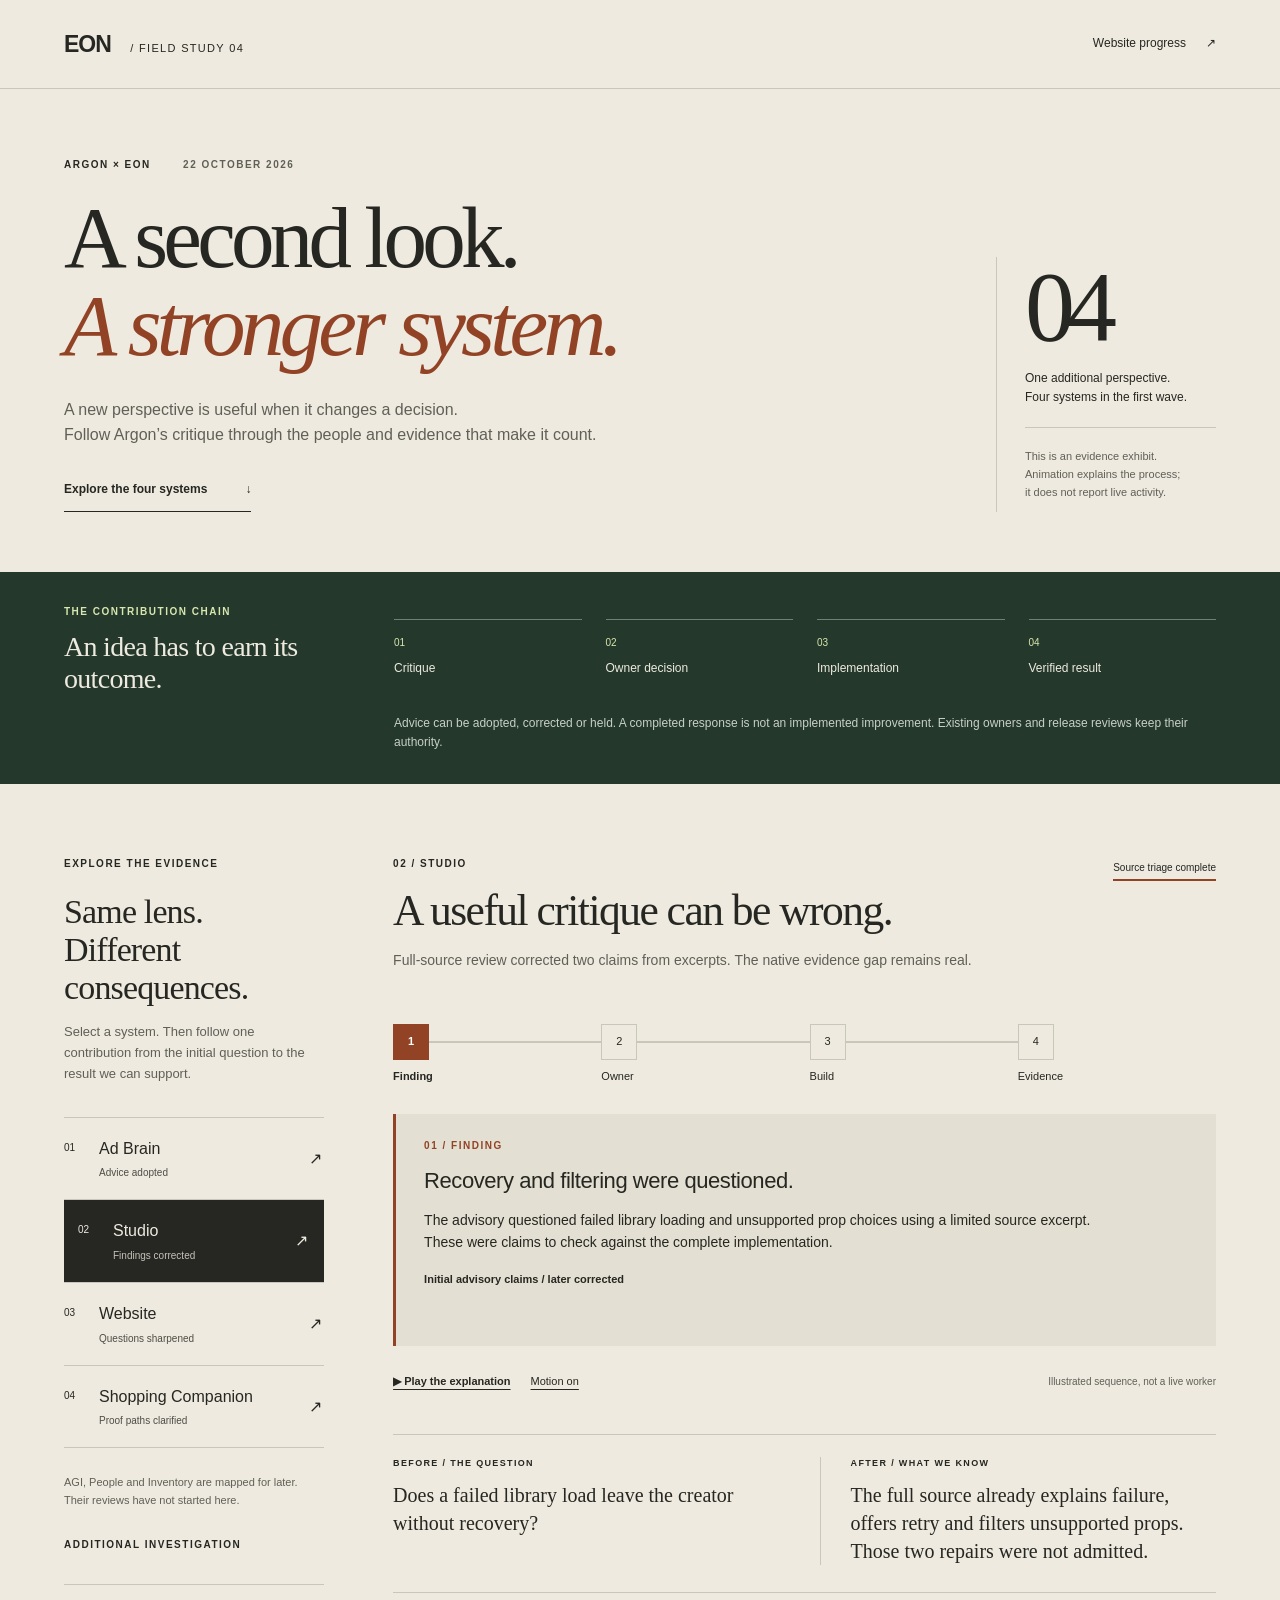
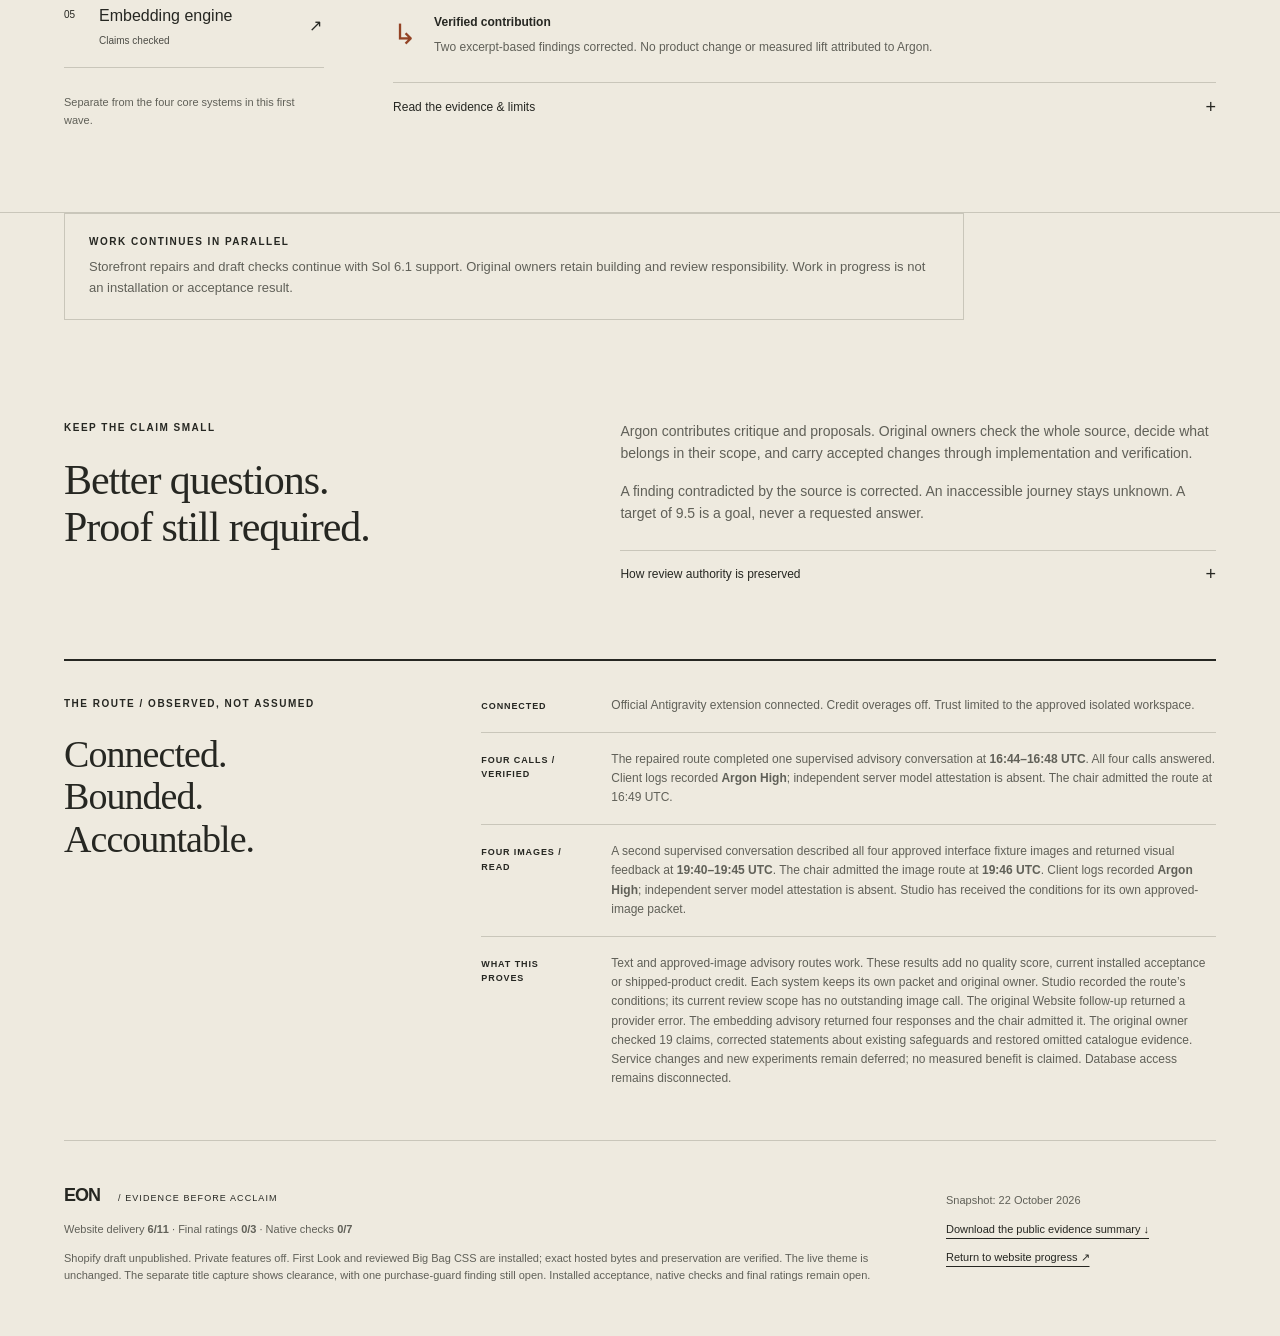
==== argon/index.html @ c651ae47 "Update verified CRUX website progress" ====
<!doctype html>
<html lang="en">
<head><meta charset="utf-8"><meta name="viewport" content="width=device-width, initial-scale=1"><meta name="theme-color" content="#eeeadf"><meta name="description" content="An evidence exhibit showing how Argon's critique contributes to EON: what owners adopted, corrected, implemented and still need to verify."><title>Argon × EON — From critique to evidence</title><link rel="stylesheet" href="exhibit.css"><script src="exhibit.js?v=ddb656dba75f813d" defer></script></head>
<body>
<a class="skip" href="#cases">Skip to the evidence</a>
<header><a class="wordmark" href="../">EON <span>/ Field study 04</span></a><a class="back" href="../">Website progress <span aria-hidden="true">↗</span></a></header>
<main>
<section class="opening" aria-labelledby="title"><div><p class="eyebrow">ARGON × EON <span>22 OCTOBER 2026</span></p><h1 id="title">A second look.<br><em>A stronger system.</em></h1><p class="dek">A new perspective is useful when it changes a decision.<br class="desktop"> Follow Argon’s critique through the people and evidence that make it count.</p><a class="jump" href="#cases">Explore the four systems <span aria-hidden="true">↓</span></a></div><aside class="editor-note"><span class="note-number" aria-hidden="true">04</span><p>One additional perspective.<br>Four systems in the first wave.</p><div class="note-rule"></div><p class="small">This is an evidence exhibit.<br>Animation explains the process;<br>it does not report live activity.</p></aside></section>
<section class="method" aria-labelledby="method-title"><div class="method-title"><p class="eyebrow">THE CONTRIBUTION CHAIN</p><h2 id="method-title">An idea has to earn its outcome.</h2></div><ol class="method-steps"><li><span>01</span>Critique</li><li><span>02</span>Owner decision</li><li><span>03</span>Implementation</li><li><span>04</span>Verified result</li></ol><p>Advice can be adopted, corrected or held. A completed response is not an implemented improvement. Existing owners and release reviews keep their authority.</p></section>
<section id="cases" class="cases" aria-labelledby="case-heading"><div class="case-intro"><p class="eyebrow">EXPLORE THE EVIDENCE</p><h2 id="case-heading">Same lens. <br>Different consequences.</h2><p>Select a system. Then follow one contribution from the initial question to the result we can support.</p><nav class="product-picker" aria-label="Choose a system"><button type="button" data-product="adbrain" aria-pressed="false"><span class="product-no">01</span><span>Ad Brain<small>Advice adopted</small></span><span aria-hidden="true">↗</span></button><button type="button" data-product="studio" aria-pressed="true"><span class="product-no">02</span><span>Studio<small>Findings corrected</small></span><span aria-hidden="true">↗</span></button><button type="button" data-product="website" aria-pressed="false"><span class="product-no">03</span><span>Website<small>Questions sharpened</small></span><span aria-hidden="true">↗</span></button><button type="button" data-product="companion" aria-pressed="false"><span class="product-no">04</span><span>Shopping Companion<small>Proof paths clarified</small></span><span aria-hidden="true">↗</span></button></nav><p class="picker-note">AGI, People and Inventory are mapped for later. Their reviews have not started here.</p><p class="eyebrow investigation-label">ADDITIONAL INVESTIGATION</p><nav class="product-picker investigation-picker" aria-label="Additional investigation"><button type="button" data-product="embedding" aria-pressed="false"><span class="product-no">05</span><span>Embedding engine<small>Claims checked</small></span><span aria-hidden="true">↗</span></button></nav><p class="picker-note">Separate from the four core systems in this first wave.</p></div>
<article class="case" aria-labelledby="product-title"><div class="case-top"><p id="case-label" class="eyebrow">02 / STUDIO</p><span id="case-status" class="status">Source triage complete</span></div><h3 id="product-title">A useful critique can be wrong.</h3><p id="case-summary" class="case-summary">Full-source review corrected two claims from excerpts. The native evidence gap remains real.</p>
<div class="route" aria-label="Contribution stages"><div class="route-line" aria-hidden="true"><i id="route-fill"></i></div><ol><li><button class="step" data-step="0" aria-pressed="true"><span class="dot">1</span><span>Finding</span></button></li><li><button class="step" data-step="1" aria-pressed="false"><span class="dot">2</span><span>Owner</span></button></li><li><button class="step" data-step="2" aria-pressed="false"><span class="dot">3</span><span>Build</span></button></li><li><button class="step" data-step="3" aria-pressed="false"><span class="dot">4</span><span>Evidence</span></button></li></ol></div>
<div class="stage-reading" aria-live="polite" aria-atomic="true"><p id="stage-label" class="eyebrow">01 / FINDING</p><h4 id="stage-title">“Recovery and filtering are missing.”</h4><p id="stage-text">The advisory questioned failed library loading and unsupported prop choices using a limited source excerpt.</p><p id="stage-state" class="stage-state">Initial advisory claim · later corrected</p></div>
<div class="playback"><button id="play" type="button"><span aria-hidden="true">▶</span> Play the explanation</button><button id="motion" type="button" aria-pressed="false">Motion on</button><span>Illustrated sequence, not a live worker</span></div>
<div class="comparison"><section><p class="eyebrow">BEFORE / THE QUESTION</p><p id="before">Does a failed library load leave the creator without recovery?</p></section><section><p class="eyebrow">AFTER / WHAT WE KNOW</p><p id="after">The full source already explains failure, offers retry and filters unsupported props. Those two repairs were not admitted.</p></section></div>
<div class="result-line"><span class="result-mark" aria-hidden="true">↳</span><p><strong id="result-title">Verified contribution</strong><span id="result-text">Two excerpt-based findings corrected. No product change or measured lift attributed to Argon.</span></p></div>
<details class="evidence"><summary>Read the evidence & limits <span aria-hidden="true">+</span></summary><div id="evidence-body"></div></details>
</article></section>
<aside class="parallel-note"><p class="eyebrow">WORK CONTINUES IN PARALLEL</p><p>Storefront repairs and draft checks continue with Sol 6.1 support. Original owners retain building and review responsibility. Work in progress is not an installation or acceptance result.</p></aside>
<section class="ledger" aria-labelledby="ledger-title"><div><p class="eyebrow">KEEP THE CLAIM SMALL</p><h2 id="ledger-title">Better questions.<br>Proof still required.</h2></div><div class="ledger-text"><p>Argon contributes critique and proposals. Original owners check the whole source, decide what belongs in their scope, and carry accepted changes through implementation and verification.</p><p>A finding contradicted by the source is corrected. An inaccessible journey stays unknown. A target of 9.5 is a goal, never a requested answer.</p><details><summary>How review authority is preserved</summary><p>Argon’s quality contribution sits beside the existing readers. It does not approve a merge, reset consumed review rounds or grant a new final check. Each original owner retains source custody and the applicable review history. Further rounds require the existing bounded process.</p></details></div></section>
<section class="setup" aria-labelledby="setup-title"><div><p class="eyebrow">THE ROUTE / OBSERVED, NOT ASSUMED</p><h2 id="setup-title">Connected. <br>Bounded. <br>Accountable.</h2></div><div class="setup-facts"><div><span class="fact-label">CONNECTED</span><p>Official Antigravity extension connected. Credit overages off. Trust limited to the approved isolated workspace.</p></div><div><span class="fact-label">FOUR CALLS / VERIFIED</span><p>The repaired route completed one supervised advisory conversation at <b>16:44–16:48 UTC</b>. All four calls answered. Client logs recorded <b>Argon High</b>; independent server model attestation is absent. The chair admitted the route at 16:49 UTC.</p></div><div><span class="fact-label">FOUR IMAGES / READ</span><p>A second supervised conversation described all four approved interface fixture images and returned visual feedback at <b>19:40–19:45 UTC</b>. The chair admitted the image route at <b>19:46 UTC</b>. Client logs recorded <b>Argon High</b>; independent server model attestation is absent. Studio has received the conditions for its own approved-image packet.</p></div><div><span class="fact-label">WHAT THIS PROVES</span><p>Text and approved-image advisory routes work. These results add no quality score, current installed acceptance or shipped-product credit. Each system keeps its own packet and original owner. Studio recorded the route’s conditions; its current review scope has no outstanding image call. The original Website follow-up returned a provider error. The embedding advisory returned four responses and the chair admitted it. The original owner checked 19 claims, corrected statements about existing safeguards and restored omitted catalogue evidence. Service changes and new experiments remain deferred; no measured benefit is claimed. Database access remains disconnected.</p></div></div></section>
<footer><div><a class="wordmark" href="../">EON <span>/ Evidence before acclaim</span></a><p>Website delivery <b>6/11</b> · Final ratings <b>0/3</b> · Native checks <b>0/7</b></p><p>Shopify draft unpublished. Private features off. First Look and reviewed Big Bag CSS are installed; exact hosted bytes and preservation are verified. The live theme is unchanged. The separate title capture shows clearance, with one purchase-guard finding still open. Installed acceptance, native checks and final ratings remain open.</p></div><div><p>Snapshot: 22 October 2026</p><a href="evidence.json" download>Download the public evidence summary ↓</a><a href="../">Return to website progress ↗</a></div></footer>
</main><noscript><div class="no-script">JavaScript is off. The Studio case above remains readable. <a href="evidence.json">Read the public evidence summary for the four core systems and the additional investigation.</a></div></noscript>
</body></html>
---- argon/exhibit.css ----
:root{--paper:#eeeadf;--ink:#262722;--muted:#606058;--line:#c9c6ba;--rust:#934325;--accent:#d8e7ad;--deep:#24382c;--ease:cubic-bezier(.2,.7,.3,1)}*{box-sizing:border-box}html{scroll-behavior:smooth;scroll-padding-top:24px}body{margin:0;background:var(--paper);color:var(--ink);font-family:Arial,Helvetica,sans-serif;font-size:16px;line-height:1.6}a{color:inherit;text-underline-offset:5px}button,summary,a{-webkit-tap-highlight-color:transparent}button{font:inherit;color:inherit}button,a,summary{touch-action:manipulation}button{cursor:pointer}button:focus-visible,a:focus-visible,summary:focus-visible{outline:3px solid var(--rust);outline-offset:5px}button:disabled{cursor:default;opacity:.65}header,main{max-width:1600px;margin:auto}header{padding:22px 5%;display:flex;align-items:center;justify-content:space-between;border-bottom:1px solid var(--line);gap:24px}.wordmark{text-decoration:none;font-weight:800;font-size:23px;letter-spacing:-1px}.wordmark span{font-size:11px;letter-spacing:.12em;text-transform:uppercase;font-weight:500;margin-left:14px}.back{font-size:12px;text-decoration:none;min-height:44px;display:flex;align-items:center;gap:20px}.skip{position:absolute;left:20px;top:-80px;padding:12px;background:var(--ink);color:white;z-index:10}.skip:focus{top:10px}.opening{padding:68px 5% 60px;display:grid;grid-template-columns:1fr 220px;gap:40px}.eyebrow{font-size:10px;font-weight:700;letter-spacing:.15em;line-height:1.5;margin:0 0 22px;text-transform:uppercase}.opening .eyebrow span{margin-left:28px;color:var(--muted)}h1{font-family:Georgia,'Times New Roman',serif;font-size:clamp(56px,6.8vw,102px);letter-spacing:-.055em;line-height:1.01;margin:0 0 27px;font-weight:400}h1 em{color:var(--rust);font-weight:400}.dek{font-size:16px;max-width:620px;margin:0;color:var(--muted)}.jump{display:inline-flex;gap:38px;align-items:center;font-size:12px;font-weight:700;text-decoration:none;border-bottom:1px solid var(--ink);padding:12px 0;margin-top:20px}.editor-note{border-left:1px solid var(--line);padding-left:28px;align-self:end}.note-number{font-family:Georgia,serif;font-size:100px;line-height:1;letter-spacing:-8px}.editor-note p{font-size:12px;line-height:1.6}.editor-note .small{font-size:11px;color:var(--muted)}.note-rule{height:1px;background:var(--line);margin:20px 0}.method{background:var(--deep);color:var(--paper);padding:32px 5%;display:grid;grid-template-columns:280px 1fr;gap:20px 50px}.method .eyebrow{color:var(--accent);margin-bottom:12px}h2{font-family:Georgia,serif;font-size:34px;font-weight:400;letter-spacing:-.025em;line-height:1.12;margin:0}.method h2{font-size:28px}.method-steps{list-style:none;margin:0;padding:0;display:grid;grid-template-columns:repeat(4,1fr);align-items:center;gap:24px}.method-steps li{font-size:12px;border-top:1px solid #708073;padding-top:15px}.method-steps span{display:block;font-size:10px;color:var(--accent);margin-bottom:8px}.method>p{grid-column:2;font-size:12px;color:#c8d0c6;margin:0}.cases{padding:72px 5%;display:grid;grid-template-columns:260px 1fr;gap:6%;border-bottom:1px solid var(--line)}.case-intro>p:not(.eyebrow){font-size:13px;color:var(--muted);line-height:1.65}.product-picker{margin-top:32px;border-top:1px solid var(--line)}.product-picker button{width:100%;display:grid;grid-template-columns:25px 1fr 15px;gap:10px;align-items:center;text-align:left;border:0;border-bottom:1px solid var(--line);background:none;padding:18px 0;min-height:77px;transition:padding .2s var(--ease),background .2s}.product-picker button[aria-pressed=true]{background:var(--ink);color:var(--paper);padding:18px 14px}.product-picker small{display:block;font-size:10px;opacity:.8;margin-top:4px}.product-no{font-size:10px;align-self:start;padding-top:4px}.picker-note{margin-top:25px;font-size:11px!important}.case{min-width:0}.case-top{display:flex;justify-content:space-between;align-items:start;gap:12px}.case-top .eyebrow{margin-bottom:15px}.status{font-size:10px;line-height:1.5;padding:4px 0;border-bottom:2px solid var(--rust);text-align:right}h3{font-family:Georgia,serif;font-size:clamp(30px,3.4vw,48px);letter-spacing:-.035em;line-height:1.12;font-weight:400;margin:0 0 14px;max-width:710px}.case-summary{font-size:14px;color:var(--muted);max-width:680px;min-height:45px}.route{position:relative;margin:30px 0 25px}.route ol{position:relative;display:grid;grid-template-columns:repeat(4,1fr);list-style:none;margin:0;padding:0;gap:10px}.route-line{position:absolute;top:17px;left:18px;right:calc(25% - 18px);height:2px;background:var(--line);overflow:hidden}.route-line i{display:block;height:100%;background:var(--rust);width:0;transition:width .5s var(--ease)}.step{border:0;background:none;display:flex;flex-direction:column;gap:8px;font-size:11px;padding:0;align-items:start;min-height:65px;width:100%;text-align:left}.dot{background:var(--paper);width:36px;height:36px;display:grid;place-items:center;border:1px solid var(--line);font-size:11px;transition:background .25s}.step[aria-pressed=true] .dot{background:var(--rust);color:#fff;border-color:var(--rust)}.step[aria-pressed=true]{font-weight:700}.stage-reading{background:#e3dfd2;border-left:3px solid var(--rust);padding:24px 28px;min-height:232px}.stage-reading .eyebrow{margin-bottom:14px;color:var(--rust)}h4{font-size:22px;line-height:1.25;font-weight:500;margin:0 0 14px;letter-spacing:-.02em}.stage-reading>p:not(.eyebrow){font-size:14px;max-width:690px;margin:0 0 12px}.stage-reading .stage-state{font-size:11px!important;font-weight:700;margin:18px 0 0!important}.playback{display:flex;align-items:center;flex-wrap:wrap;gap:8px 20px;margin:14px 0 30px}.playback button{border:0;background:none;font-size:11px;min-height:44px;padding:6px 0;text-decoration:underline;text-underline-offset:4px}.playback button:first-child{font-weight:700}.playback>span{font-size:10px;color:var(--muted);margin-left:auto}.comparison{display:grid;grid-template-columns:1fr 1fr;gap:30px;border-top:1px solid var(--line);padding-top:22px}.comparison .eyebrow{font-size:9px;margin-bottom:10px}.comparison p:not(.eyebrow){font-family:Georgia,serif;font-size:20px;line-height:1.4;margin:0}.comparison section+section{border-left:1px solid var(--line);padding-left:30px}.result-line{display:flex;gap:18px;margin-top:27px;border-top:1px solid var(--line);padding-top:20px}.result-mark{font-size:28px;color:var(--rust)}.result-line p{margin:0;font-size:12px}.result-line strong,.result-line p span{display:block}.result-line strong{margin-bottom:6px}.result-line p span{color:var(--muted)}details{border-top:1px solid var(--line);margin-top:25px}summary{list-style:none;cursor:pointer;font-size:12px;min-height:48px;display:flex;align-items:center;justify-content:space-between;gap:16px}summary::-webkit-details-marker{display:none}summary::after{content:'+';font-size:18px}summary>span{display:none}details[open]>summary::after{content:'−'}details p,details li{font-size:12px;color:var(--muted)}details ul{padding-left:17px}details h5{font-size:12px;margin:14px 0 8px}.evidence a{font-size:12px}.ledger{padding:60px 5%;display:grid;grid-template-columns:1fr 1.25fr;gap:80px}.ledger h2{font-size:42px}.ledger-text p{font-size:14px;color:var(--muted);margin:0 0 15px}.setup{margin:0 5%;padding:35px 0;display:grid;grid-template-columns:1fr 2fr;gap:50px;border-top:2px solid var(--ink);border-bottom:1px solid var(--line)}.setup h2{font-size:38px}.setup-facts>div{display:grid;grid-template-columns:100px 1fr;gap:30px;padding:17px 0;border-bottom:1px solid var(--line)}.setup-facts>div:first-child{padding-top:0}.setup-facts>div:last-child{border-bottom:0}.fact-label{font-size:9px;letter-spacing:.1em;font-weight:700;padding-top:3px}.setup-facts p{font-size:12px;color:var(--muted);margin:0}footer{padding:40px 5%;display:grid;grid-template-columns:1fr 270px;gap:50px}footer p{font-size:11px;color:var(--muted)}footer .wordmark{font-size:18px}footer .wordmark span{font-size:9px}footer>div:last-child a{display:block;font-size:11px;margin-bottom:10px}.no-script{padding:20px 5%;background:var(--deep);color:white}.no-script a{color:white}body.motion-off *,body.motion-off *::before,body.motion-off *::after{animation:none!important;transition:none!important;scroll-behavior:auto!important}@media(prefers-reduced-motion:reduce){html{scroll-behavior:auto}*,*::before,*::after{animation:none!important;transition:none!important}}@media(min-width:1450px){.opening{padding-top:85px;padding-bottom:75px}.cases{gap:8%;grid-template-columns:290px 1fr}}@media(max-width:900px){.opening{grid-template-columns:1fr 150px;gap:20px}.editor-note{padding-left:20px}.method{grid-template-columns:1fr;gap:22px}.method>p{grid-column:1}.method-steps{gap:20px}.cases{grid-template-columns:200px 1fr;gap:30px}.case-intro h2{font-size:29px}.stage-reading{padding:20px;min-height:260px}.playback>span{margin-left:0;width:100%}.ledger{gap:40px}.setup{gap:30px}.setup-facts>div{grid-template-columns:80px 1fr;gap:15px}}@media(max-width:650px){header{padding:15px 6%;gap:10px}.wordmark{font-size:21px}.wordmark span{font-size:8px;margin-left:8px}.back{font-size:10px;gap:8px}.opening{padding:40px 6% 35px;display:block}h1{font-size:clamp(43px,11.5vw,70px)}.opening .eyebrow{font-size:9px}.opening .eyebrow span{margin-left:16px}.dek{font-size:14px}.desktop{display:none}.editor-note{border-left:0;border-top:1px solid var(--line);margin-top:30px;padding:18px 0 0;display:grid;grid-template-columns:65px 1fr;gap:0 20px;align-items:center}.note-number{font-size:58px;letter-spacing:-4px;grid-row:1/3}.editor-note p{margin:0;font-size:11px}.editor-note .small{grid-column:2;margin-top:5px;font-size:10px}.editor-note .small br{display:none}.note-rule{display:none}.method{padding:28px 6%}.method h2{font-size:25px}.method-steps{gap:12px}.method-steps li{font-size:10px}.method>p{font-size:11px}.cases{display:block;padding:40px 6%}.case-intro h2{font-size:33px}.case-intro h2 br{display:none}.case-intro>p:not(.eyebrow){max-width:450px}.product-picker{display:grid;grid-template-columns:1fr 1fr;margin-top:22px}.product-picker button{min-height:85px;padding:12px 8px;grid-template-columns:18px 1fr;gap:6px;font-size:13px;border-right:1px solid var(--line)}.product-picker button[aria-pressed=true]{padding:12px 8px}.product-picker button>span:last-child{display:none}.product-picker small{font-size:9px}.picker-note{margin:14px 0 32px}.case{border-top:2px solid var(--ink);padding-top:23px}.case-top{gap:12px}.case-top .eyebrow{font-size:9px}.status{font-size:9px}h3{font-size:36px}.case-summary{font-size:13px;min-height:0}.route{margin-top:25px}.route ol{gap:4px}.stage-reading{min-height:245px;padding:20px}.stage-reading>p:not(.eyebrow){font-size:13px}h4{font-size:22px}.comparison{gap:18px}.comparison section+section{padding-left:18px}.comparison p:not(.eyebrow){font-size:17px}.comparison .eyebrow{font-size:8px}.ledger{display:block;padding:35px 6%}.ledger h2{font-size:36px;margin-bottom:25px}.ledger-text p{font-size:13px}.setup{margin:0 6%;display:block;padding:28px 0}.setup h2{font-size:34px;margin-bottom:25px}.setup h2 br{display:initial}.setup-facts>div{grid-template-columns:70px 1fr;gap:15px}.setup-facts p{font-size:12px}footer{display:block;padding:30px 6%}footer>div:last-child{border-top:1px solid var(--line);margin-top:25px;padding-top:15px}footer .wordmark span{font-size:8px}.step{min-height:65px}.dot{width:36px;height:36px}}@media(max-width:350px){.wordmark span{display:none}.opening .eyebrow span{display:block;margin:6px 0 0}.comparison{grid-template-columns:1fr}.comparison section+section{padding-left:0;border-left:0;border-top:1px solid var(--line);padding-top:18px}.product-picker button{font-size:12px}}

.investigation-label{margin-top:28px;margin-bottom:10px}.investigation-picker{grid-template-columns:1fr}.parallel-note{margin:0 5% 40px;padding:20px 24px;border:1px solid var(--line);max-width:900px}.parallel-note .eyebrow{margin-bottom:8px}.parallel-note p:last-child{margin:0;font-size:13px;color:var(--muted)}
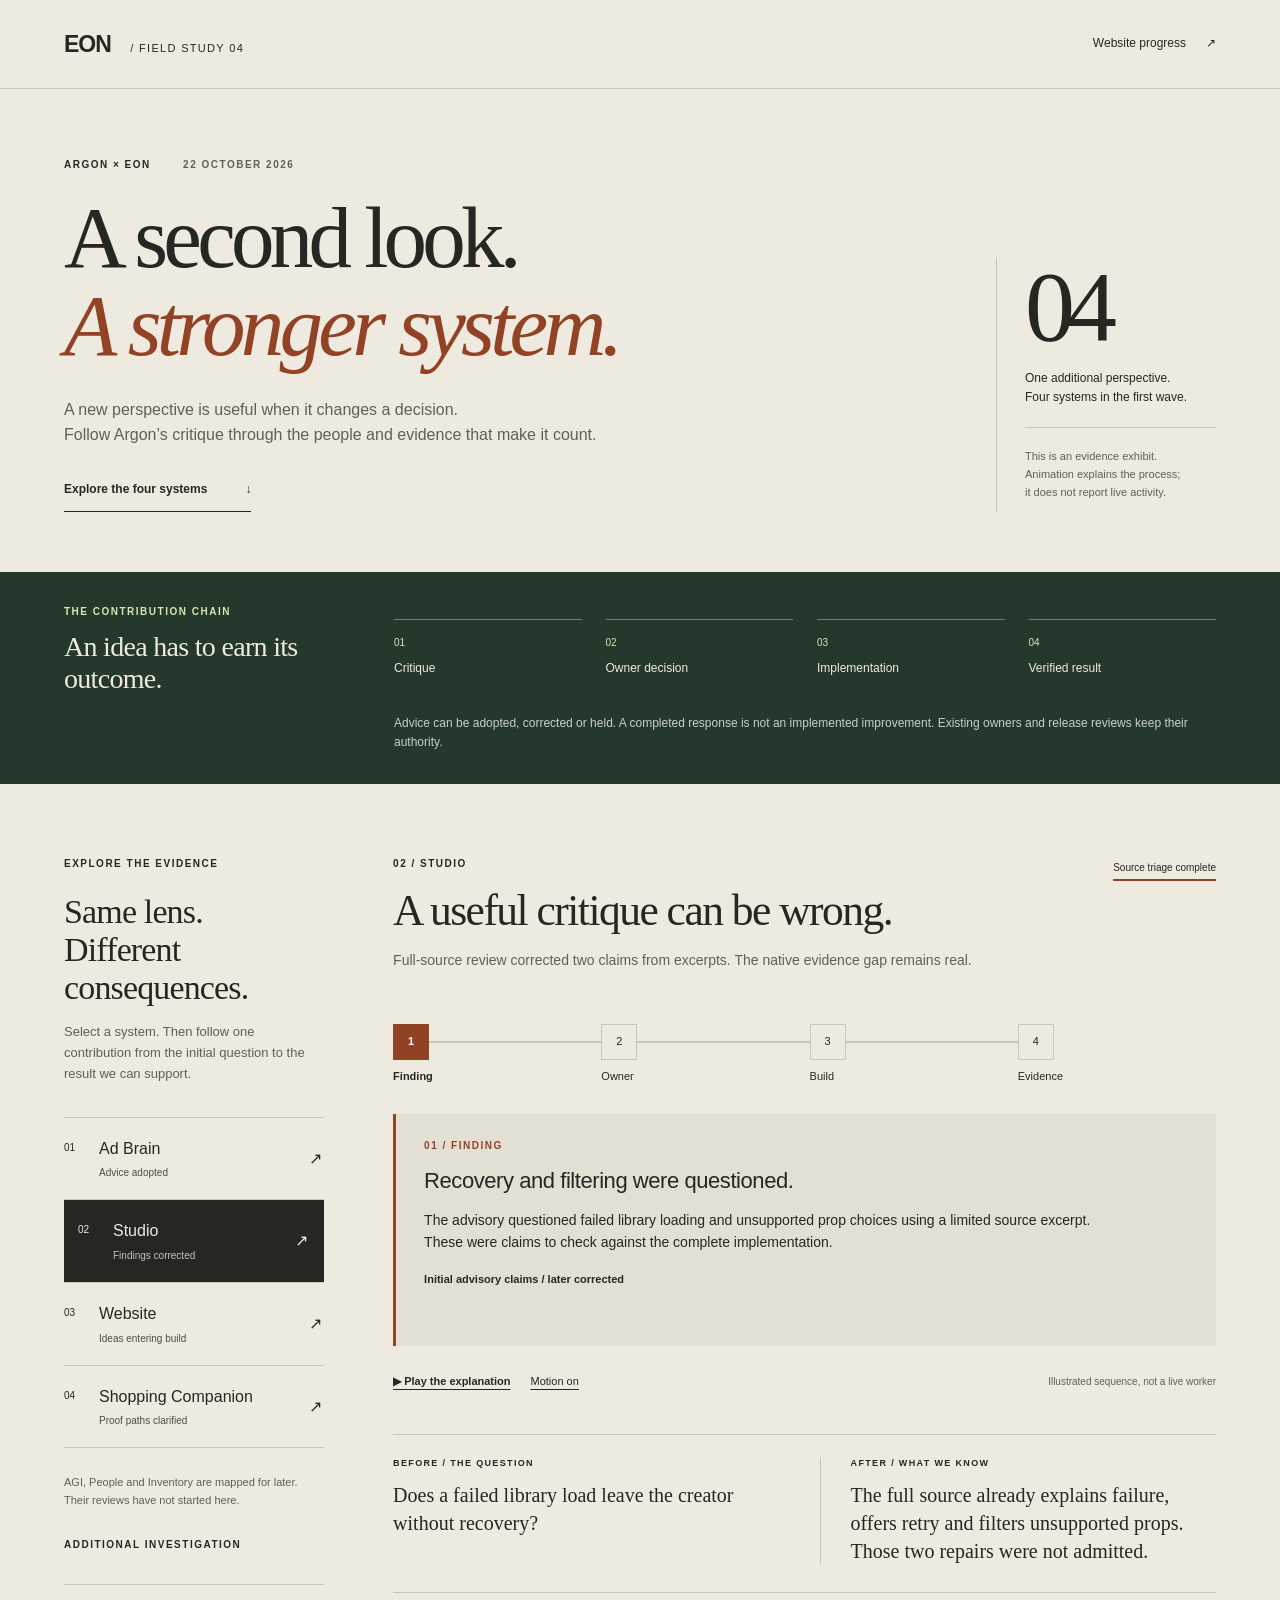
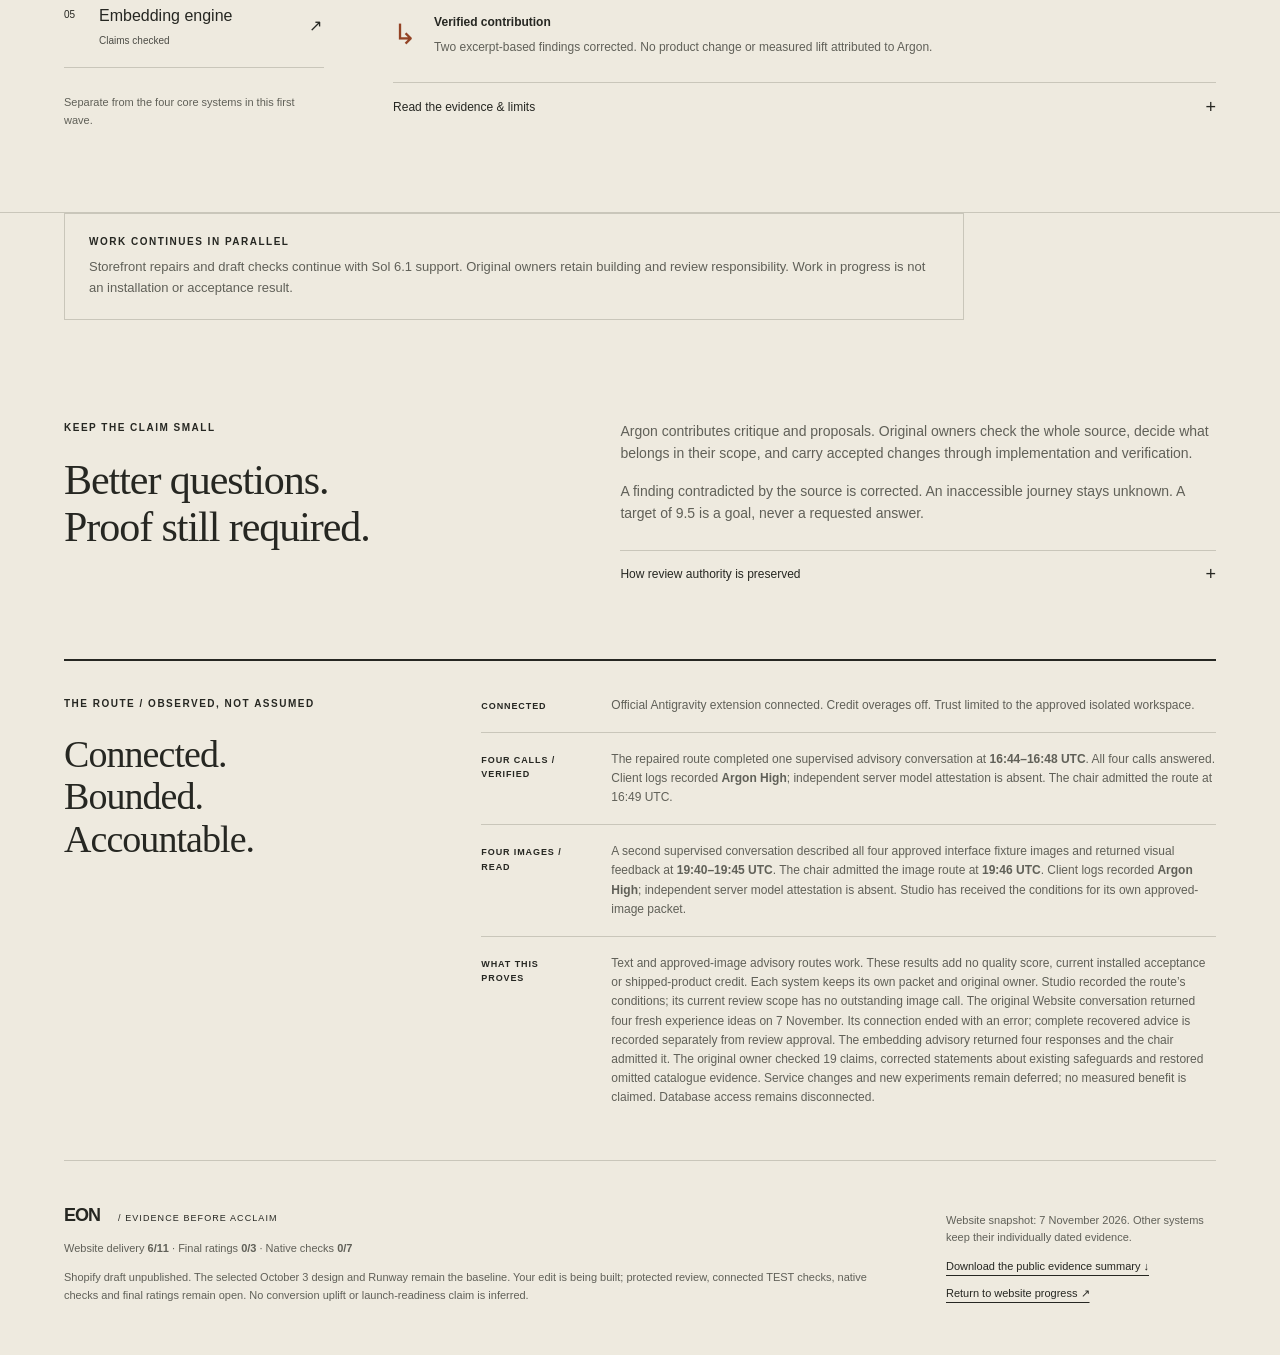
==== commit cafa3311: "Update verified CRUX website progress" ====
--- a/argon/index.html
+++ b/argon/index.html
@@ -1,13 +1,13 @@
 <!doctype html>
 <html lang="en">
-<head><meta charset="utf-8"><meta name="viewport" content="width=device-width, initial-scale=1"><meta name="theme-color" content="#eeeadf"><meta name="description" content="An evidence exhibit showing how Argon's critique contributes to EON: what owners adopted, corrected, implemented and still need to verify."><title>Argon × EON — From critique to evidence</title><link rel="stylesheet" href="exhibit.css"><script src="exhibit.js?v=ddb656dba75f813d" defer></script></head>
+<head><meta charset="utf-8"><meta name="viewport" content="width=device-width, initial-scale=1"><meta name="theme-color" content="#eeeadf"><meta name="description" content="An evidence exhibit showing how Argon's critique contributes to EON: what owners adopted, corrected, implemented and still need to verify."><title>Argon × EON — From critique to evidence</title><link rel="stylesheet" href="exhibit.css"><script src="exhibit.js?v=d27e317fd93f411e" defer></script></head>
 <body>
 <a class="skip" href="#cases">Skip to the evidence</a>
 <header><a class="wordmark" href="../">EON <span>/ Field study 04</span></a><a class="back" href="../">Website progress <span aria-hidden="true">↗</span></a></header>
 <main>
 <section class="opening" aria-labelledby="title"><div><p class="eyebrow">ARGON × EON <span>22 OCTOBER 2026</span></p><h1 id="title">A second look.<br><em>A stronger system.</em></h1><p class="dek">A new perspective is useful when it changes a decision.<br class="desktop"> Follow Argon’s critique through the people and evidence that make it count.</p><a class="jump" href="#cases">Explore the four systems <span aria-hidden="true">↓</span></a></div><aside class="editor-note"><span class="note-number" aria-hidden="true">04</span><p>One additional perspective.<br>Four systems in the first wave.</p><div class="note-rule"></div><p class="small">This is an evidence exhibit.<br>Animation explains the process;<br>it does not report live activity.</p></aside></section>
 <section class="method" aria-labelledby="method-title"><div class="method-title"><p class="eyebrow">THE CONTRIBUTION CHAIN</p><h2 id="method-title">An idea has to earn its outcome.</h2></div><ol class="method-steps"><li><span>01</span>Critique</li><li><span>02</span>Owner decision</li><li><span>03</span>Implementation</li><li><span>04</span>Verified result</li></ol><p>Advice can be adopted, corrected or held. A completed response is not an implemented improvement. Existing owners and release reviews keep their authority.</p></section>
-<section id="cases" class="cases" aria-labelledby="case-heading"><div class="case-intro"><p class="eyebrow">EXPLORE THE EVIDENCE</p><h2 id="case-heading">Same lens. <br>Different consequences.</h2><p>Select a system. Then follow one contribution from the initial question to the result we can support.</p><nav class="product-picker" aria-label="Choose a system"><button type="button" data-product="adbrain" aria-pressed="false"><span class="product-no">01</span><span>Ad Brain<small>Advice adopted</small></span><span aria-hidden="true">↗</span></button><button type="button" data-product="studio" aria-pressed="true"><span class="product-no">02</span><span>Studio<small>Findings corrected</small></span><span aria-hidden="true">↗</span></button><button type="button" data-product="website" aria-pressed="false"><span class="product-no">03</span><span>Website<small>Questions sharpened</small></span><span aria-hidden="true">↗</span></button><button type="button" data-product="companion" aria-pressed="false"><span class="product-no">04</span><span>Shopping Companion<small>Proof paths clarified</small></span><span aria-hidden="true">↗</span></button></nav><p class="picker-note">AGI, People and Inventory are mapped for later. Their reviews have not started here.</p><p class="eyebrow investigation-label">ADDITIONAL INVESTIGATION</p><nav class="product-picker investigation-picker" aria-label="Additional investigation"><button type="button" data-product="embedding" aria-pressed="false"><span class="product-no">05</span><span>Embedding engine<small>Claims checked</small></span><span aria-hidden="true">↗</span></button></nav><p class="picker-note">Separate from the four core systems in this first wave.</p></div>
+<section id="cases" class="cases" aria-labelledby="case-heading"><div class="case-intro"><p class="eyebrow">EXPLORE THE EVIDENCE</p><h2 id="case-heading">Same lens. <br>Different consequences.</h2><p>Select a system. Then follow one contribution from the initial question to the result we can support.</p><nav class="product-picker" aria-label="Choose a system"><button type="button" data-product="adbrain" aria-pressed="false"><span class="product-no">01</span><span>Ad Brain<small>Advice adopted</small></span><span aria-hidden="true">↗</span></button><button type="button" data-product="studio" aria-pressed="true"><span class="product-no">02</span><span>Studio<small>Findings corrected</small></span><span aria-hidden="true">↗</span></button><button type="button" data-product="website" aria-pressed="false"><span class="product-no">03</span><span>Website<small>Ideas entering build</small></span><span aria-hidden="true">↗</span></button><button type="button" data-product="companion" aria-pressed="false"><span class="product-no">04</span><span>Shopping Companion<small>Proof paths clarified</small></span><span aria-hidden="true">↗</span></button></nav><p class="picker-note">AGI, People and Inventory are mapped for later. Their reviews have not started here.</p><p class="eyebrow investigation-label">ADDITIONAL INVESTIGATION</p><nav class="product-picker investigation-picker" aria-label="Additional investigation"><button type="button" data-product="embedding" aria-pressed="false"><span class="product-no">05</span><span>Embedding engine<small>Claims checked</small></span><span aria-hidden="true">↗</span></button></nav><p class="picker-note">Separate from the four core systems in this first wave.</p></div>
 <article class="case" aria-labelledby="product-title"><div class="case-top"><p id="case-label" class="eyebrow">02 / STUDIO</p><span id="case-status" class="status">Source triage complete</span></div><h3 id="product-title">A useful critique can be wrong.</h3><p id="case-summary" class="case-summary">Full-source review corrected two claims from excerpts. The native evidence gap remains real.</p>
 <div class="route" aria-label="Contribution stages"><div class="route-line" aria-hidden="true"><i id="route-fill"></i></div><ol><li><button class="step" data-step="0" aria-pressed="true"><span class="dot">1</span><span>Finding</span></button></li><li><button class="step" data-step="1" aria-pressed="false"><span class="dot">2</span><span>Owner</span></button></li><li><button class="step" data-step="2" aria-pressed="false"><span class="dot">3</span><span>Build</span></button></li><li><button class="step" data-step="3" aria-pressed="false"><span class="dot">4</span><span>Evidence</span></button></li></ol></div>
 <div class="stage-reading" aria-live="polite" aria-atomic="true"><p id="stage-label" class="eyebrow">01 / FINDING</p><h4 id="stage-title">“Recovery and filtering are missing.”</h4><p id="stage-text">The advisory questioned failed library loading and unsupported prop choices using a limited source excerpt.</p><p id="stage-state" class="stage-state">Initial advisory claim · later corrected</p></div>
@@ -18,7 +18,7 @@
 </article></section>
 <aside class="parallel-note"><p class="eyebrow">WORK CONTINUES IN PARALLEL</p><p>Storefront repairs and draft checks continue with Sol 6.1 support. Original owners retain building and review responsibility. Work in progress is not an installation or acceptance result.</p></aside>
 <section class="ledger" aria-labelledby="ledger-title"><div><p class="eyebrow">KEEP THE CLAIM SMALL</p><h2 id="ledger-title">Better questions.<br>Proof still required.</h2></div><div class="ledger-text"><p>Argon contributes critique and proposals. Original owners check the whole source, decide what belongs in their scope, and carry accepted changes through implementation and verification.</p><p>A finding contradicted by the source is corrected. An inaccessible journey stays unknown. A target of 9.5 is a goal, never a requested answer.</p><details><summary>How review authority is preserved</summary><p>Argon’s quality contribution sits beside the existing readers. It does not approve a merge, reset consumed review rounds or grant a new final check. Each original owner retains source custody and the applicable review history. Further rounds require the existing bounded process.</p></details></div></section>
-<section class="setup" aria-labelledby="setup-title"><div><p class="eyebrow">THE ROUTE / OBSERVED, NOT ASSUMED</p><h2 id="setup-title">Connected. <br>Bounded. <br>Accountable.</h2></div><div class="setup-facts"><div><span class="fact-label">CONNECTED</span><p>Official Antigravity extension connected. Credit overages off. Trust limited to the approved isolated workspace.</p></div><div><span class="fact-label">FOUR CALLS / VERIFIED</span><p>The repaired route completed one supervised advisory conversation at <b>16:44–16:48 UTC</b>. All four calls answered. Client logs recorded <b>Argon High</b>; independent server model attestation is absent. The chair admitted the route at 16:49 UTC.</p></div><div><span class="fact-label">FOUR IMAGES / READ</span><p>A second supervised conversation described all four approved interface fixture images and returned visual feedback at <b>19:40–19:45 UTC</b>. The chair admitted the image route at <b>19:46 UTC</b>. Client logs recorded <b>Argon High</b>; independent server model attestation is absent. Studio has received the conditions for its own approved-image packet.</p></div><div><span class="fact-label">WHAT THIS PROVES</span><p>Text and approved-image advisory routes work. These results add no quality score, current installed acceptance or shipped-product credit. Each system keeps its own packet and original owner. Studio recorded the route’s conditions; its current review scope has no outstanding image call. The original Website follow-up returned a provider error. The embedding advisory returned four responses and the chair admitted it. The original owner checked 19 claims, corrected statements about existing safeguards and restored omitted catalogue evidence. Service changes and new experiments remain deferred; no measured benefit is claimed. Database access remains disconnected.</p></div></div></section>
-<footer><div><a class="wordmark" href="../">EON <span>/ Evidence before acclaim</span></a><p>Website delivery <b>6/11</b> · Final ratings <b>0/3</b> · Native checks <b>0/7</b></p><p>Shopify draft unpublished. Private features off. First Look and reviewed Big Bag CSS are installed; exact hosted bytes and preservation are verified. The live theme is unchanged. The separate title capture shows clearance, with one purchase-guard finding still open. Installed acceptance, native checks and final ratings remain open.</p></div><div><p>Snapshot: 22 October 2026</p><a href="evidence.json" download>Download the public evidence summary ↓</a><a href="../">Return to website progress ↗</a></div></footer>
+<section class="setup" aria-labelledby="setup-title"><div><p class="eyebrow">THE ROUTE / OBSERVED, NOT ASSUMED</p><h2 id="setup-title">Connected. <br>Bounded. <br>Accountable.</h2></div><div class="setup-facts"><div><span class="fact-label">CONNECTED</span><p>Official Antigravity extension connected. Credit overages off. Trust limited to the approved isolated workspace.</p></div><div><span class="fact-label">FOUR CALLS / VERIFIED</span><p>The repaired route completed one supervised advisory conversation at <b>16:44–16:48 UTC</b>. All four calls answered. Client logs recorded <b>Argon High</b>; independent server model attestation is absent. The chair admitted the route at 16:49 UTC.</p></div><div><span class="fact-label">FOUR IMAGES / READ</span><p>A second supervised conversation described all four approved interface fixture images and returned visual feedback at <b>19:40–19:45 UTC</b>. The chair admitted the image route at <b>19:46 UTC</b>. Client logs recorded <b>Argon High</b>; independent server model attestation is absent. Studio has received the conditions for its own approved-image packet.</p></div><div><span class="fact-label">WHAT THIS PROVES</span><p>Text and approved-image advisory routes work. These results add no quality score, current installed acceptance or shipped-product credit. Each system keeps its own packet and original owner. Studio recorded the route’s conditions; its current review scope has no outstanding image call. The original Website conversation returned four fresh experience ideas on 7 November. Its connection ended with an error; complete recovered advice is recorded separately from review approval. The embedding advisory returned four responses and the chair admitted it. The original owner checked 19 claims, corrected statements about existing safeguards and restored omitted catalogue evidence. Service changes and new experiments remain deferred; no measured benefit is claimed. Database access remains disconnected.</p></div></div></section>
+<footer><div><a class="wordmark" href="../">EON <span>/ Evidence before acclaim</span></a><p>Website delivery <b>6/11</b> · Final ratings <b>0/3</b> · Native checks <b>0/7</b></p><p>Shopify draft unpublished. The selected October 3 design and Runway remain the baseline. Your edit is being built; protected review, connected TEST checks, native checks and final ratings remain open. No conversion uplift or launch-readiness claim is inferred.</p></div><div><p>Website snapshot: 7 November 2026. Other systems keep their individually dated evidence.</p><a href="evidence.json" download>Download the public evidence summary ↓</a><a href="../">Return to website progress ↗</a></div></footer>
 </main><noscript><div class="no-script">JavaScript is off. The Studio case above remains readable. <a href="evidence.json">Read the public evidence summary for the four core systems and the additional investigation.</a></div></noscript>
 </body></html>
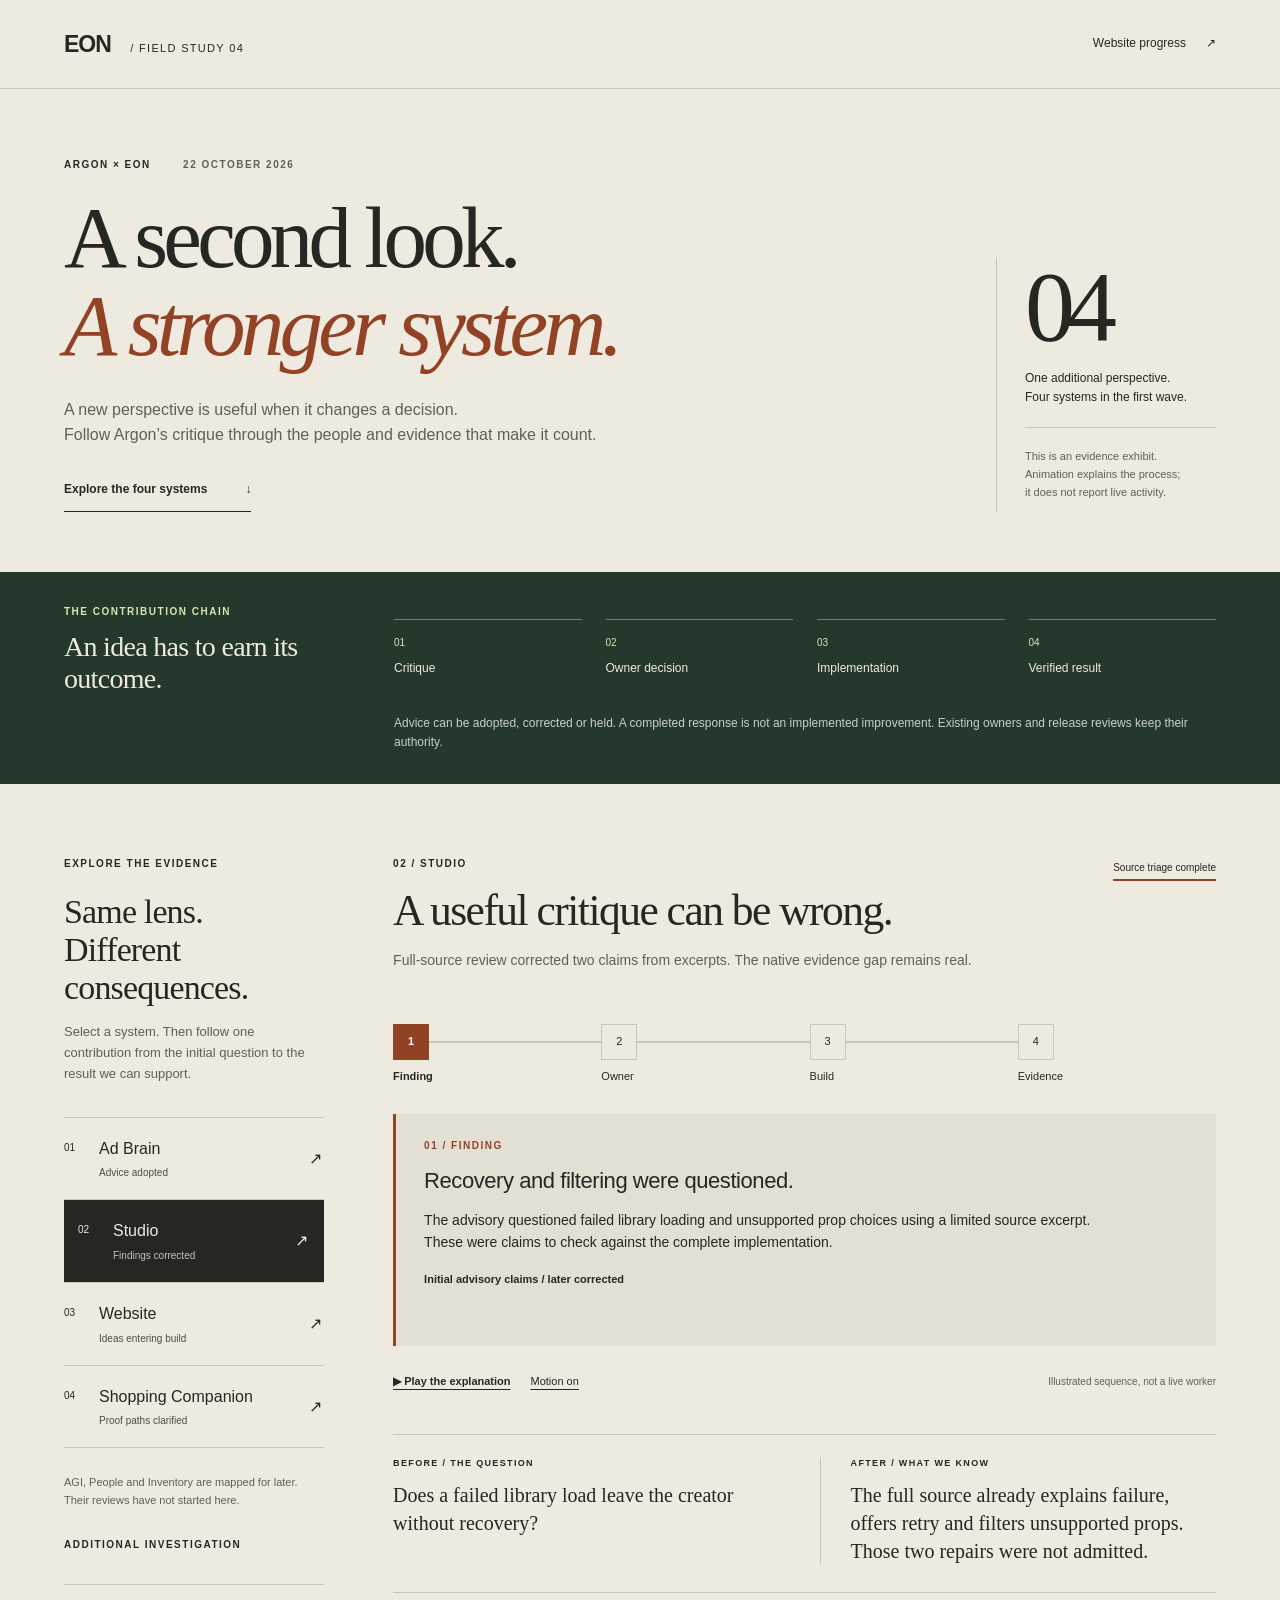
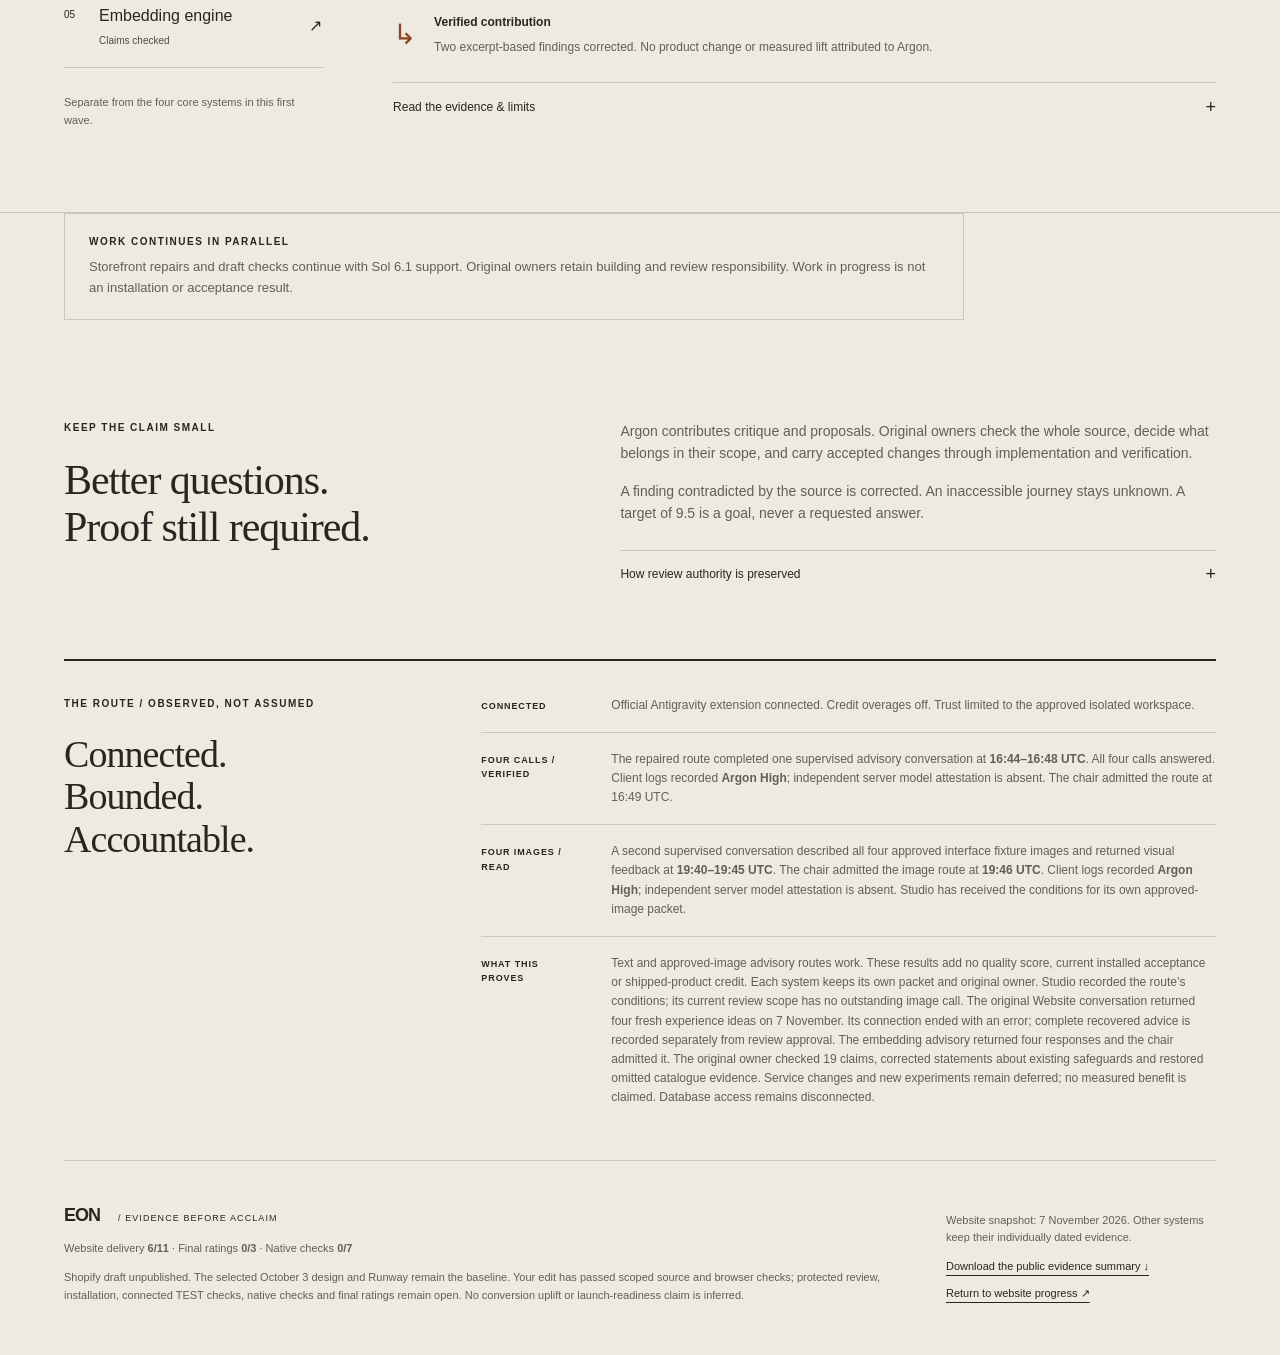
==== commit ace2368f: "Update verified CRUX website progress" ====
--- a/argon/index.html
+++ b/argon/index.html
@@ -1,6 +1,6 @@
 <!doctype html>
 <html lang="en">
-<head><meta charset="utf-8"><meta name="viewport" content="width=device-width, initial-scale=1"><meta name="theme-color" content="#eeeadf"><meta name="description" content="An evidence exhibit showing how Argon's critique contributes to EON: what owners adopted, corrected, implemented and still need to verify."><title>Argon × EON — From critique to evidence</title><link rel="stylesheet" href="exhibit.css"><script src="exhibit.js?v=d27e317fd93f411e" defer></script></head>
+<head><meta charset="utf-8"><meta name="viewport" content="width=device-width, initial-scale=1"><meta name="theme-color" content="#eeeadf"><meta name="description" content="An evidence exhibit showing how Argon's critique contributes to EON: what owners adopted, corrected, implemented and still need to verify."><title>Argon × EON — From critique to evidence</title><link rel="stylesheet" href="exhibit.css"><script src="exhibit.js?v=2202f6b4260036d0" defer></script></head>
 <body>
 <a class="skip" href="#cases">Skip to the evidence</a>
 <header><a class="wordmark" href="../">EON <span>/ Field study 04</span></a><a class="back" href="../">Website progress <span aria-hidden="true">↗</span></a></header>
@@ -19,6 +19,6 @@
 <aside class="parallel-note"><p class="eyebrow">WORK CONTINUES IN PARALLEL</p><p>Storefront repairs and draft checks continue with Sol 6.1 support. Original owners retain building and review responsibility. Work in progress is not an installation or acceptance result.</p></aside>
 <section class="ledger" aria-labelledby="ledger-title"><div><p class="eyebrow">KEEP THE CLAIM SMALL</p><h2 id="ledger-title">Better questions.<br>Proof still required.</h2></div><div class="ledger-text"><p>Argon contributes critique and proposals. Original owners check the whole source, decide what belongs in their scope, and carry accepted changes through implementation and verification.</p><p>A finding contradicted by the source is corrected. An inaccessible journey stays unknown. A target of 9.5 is a goal, never a requested answer.</p><details><summary>How review authority is preserved</summary><p>Argon’s quality contribution sits beside the existing readers. It does not approve a merge, reset consumed review rounds or grant a new final check. Each original owner retains source custody and the applicable review history. Further rounds require the existing bounded process.</p></details></div></section>
 <section class="setup" aria-labelledby="setup-title"><div><p class="eyebrow">THE ROUTE / OBSERVED, NOT ASSUMED</p><h2 id="setup-title">Connected. <br>Bounded. <br>Accountable.</h2></div><div class="setup-facts"><div><span class="fact-label">CONNECTED</span><p>Official Antigravity extension connected. Credit overages off. Trust limited to the approved isolated workspace.</p></div><div><span class="fact-label">FOUR CALLS / VERIFIED</span><p>The repaired route completed one supervised advisory conversation at <b>16:44–16:48 UTC</b>. All four calls answered. Client logs recorded <b>Argon High</b>; independent server model attestation is absent. The chair admitted the route at 16:49 UTC.</p></div><div><span class="fact-label">FOUR IMAGES / READ</span><p>A second supervised conversation described all four approved interface fixture images and returned visual feedback at <b>19:40–19:45 UTC</b>. The chair admitted the image route at <b>19:46 UTC</b>. Client logs recorded <b>Argon High</b>; independent server model attestation is absent. Studio has received the conditions for its own approved-image packet.</p></div><div><span class="fact-label">WHAT THIS PROVES</span><p>Text and approved-image advisory routes work. These results add no quality score, current installed acceptance or shipped-product credit. Each system keeps its own packet and original owner. Studio recorded the route’s conditions; its current review scope has no outstanding image call. The original Website conversation returned four fresh experience ideas on 7 November. Its connection ended with an error; complete recovered advice is recorded separately from review approval. The embedding advisory returned four responses and the chair admitted it. The original owner checked 19 claims, corrected statements about existing safeguards and restored omitted catalogue evidence. Service changes and new experiments remain deferred; no measured benefit is claimed. Database access remains disconnected.</p></div></div></section>
-<footer><div><a class="wordmark" href="../">EON <span>/ Evidence before acclaim</span></a><p>Website delivery <b>6/11</b> · Final ratings <b>0/3</b> · Native checks <b>0/7</b></p><p>Shopify draft unpublished. The selected October 3 design and Runway remain the baseline. Your edit is being built; protected review, connected TEST checks, native checks and final ratings remain open. No conversion uplift or launch-readiness claim is inferred.</p></div><div><p>Website snapshot: 7 November 2026. Other systems keep their individually dated evidence.</p><a href="evidence.json" download>Download the public evidence summary ↓</a><a href="../">Return to website progress ↗</a></div></footer>
+<footer><div><a class="wordmark" href="../">EON <span>/ Evidence before acclaim</span></a><p>Website delivery <b>6/11</b> · Final ratings <b>0/3</b> · Native checks <b>0/7</b></p><p>Shopify draft unpublished. The selected October 3 design and Runway remain the baseline. Your edit has passed scoped source and browser checks; protected review, installation, connected TEST checks, native checks and final ratings remain open. No conversion uplift or launch-readiness claim is inferred.</p></div><div><p>Website snapshot: 7 November 2026. Other systems keep their individually dated evidence.</p><a href="evidence.json" download>Download the public evidence summary ↓</a><a href="../">Return to website progress ↗</a></div></footer>
 </main><noscript><div class="no-script">JavaScript is off. The Studio case above remains readable. <a href="evidence.json">Read the public evidence summary for the four core systems and the additional investigation.</a></div></noscript>
 </body></html>
